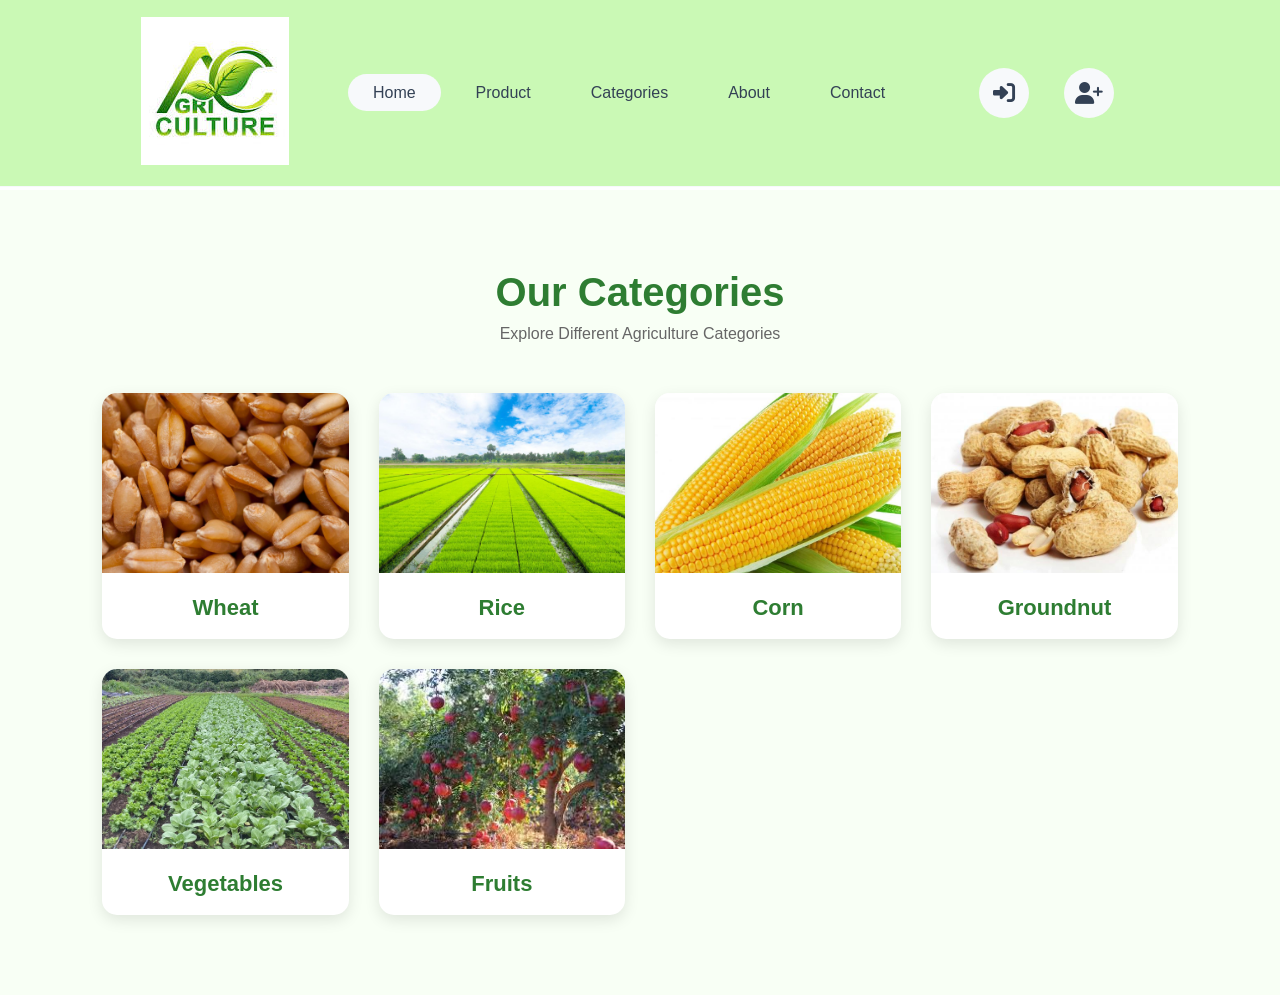
==== categories.html @ 3ce12756 "Add files via upload" ====
<!DOCTYPE html>
<html lang="en">
<head>
    <meta charset="UTF-8">
    <meta name="viewport" content="width=device-width, initial-scale=1.0">
    <link rel="stylesheet" href="https://cdnjs.cloudflare.com/ajax/libs/font-awesome/6.7.2/css/all.min.css">
    <link rel="stylesheet" href="style.css">   
 <link rel="preconnect" href="https://fonts.googleapis.com">
    <link rel="preconnect" href="https://fonts.gstatic.com " crossorigin>
   
    <title>Agriculture</title>
</head>
<body>
    <!-- header section -->
     <header class="header">
       <a href="#" class="logo"><img src="logo.jfif" alt="logo"></a>

       <ul class="navbar">
        <li><a href="index.html" class="active" >Home</a></li>
        <li><a href="product.html" >Product</a></li>
        <li><a href="categories.html" >Categories</a></li>
        <li><a href="#">About</a></li>
        <li><a href="contact.html">Contact</a></li>
            </ul>
    
            <div class="icon">
         <a href="#"><i class="fa-solid fa-right-to-bracket"></i></a> 
        <a href="#"><i class="fa-solid fa-user-plus"></i></a> 
        </div>
     </header>
     <section class="categories">

    <div class="heading">
        <h2>Our Categories</h2>
        <p>Explore Different Agriculture Categories</p>
    </div>

    <div class="category-container">

        <div class="category-card">
            <img src="wheat1.jfif" alt="Wheat">
            <h3>Wheat</h3>
        </div>

        <div class="category-card">
            <img src="rice1.jfif" alt="Rice">
            <h3>Rice</h3>
        </div>

        <div class="category-card">
            <img src="corn1.jfif" alt="Corn">
            <h3>Corn</h3>
        </div>

        <div class="category-card">
            <img src="groundnut1.jfif" alt="Groundnut">
            <h3>Groundnut</h3>
        </div>

        <div class="category-card">
            <img src="veg.jfif" alt="Vegetables">
            <h3>Vegetables</h3>
        </div>

        <div class="category-card">
            <img src="fruit.jfif" alt="Fruits">
            <h3>Fruits</h3>
        </div>

    </div>

</section>
</body>
</html>
---- style.css ----
*{
    padding: 0;
    margin: 0;
    box-sizing: border-box;
    font-family: 'Poppins',sans-serif;
    text-decoration: none;
    list-style: none;
}
:root{
    --bg-color:#ffffff;
    --text-color:#0f172a;
    --main-color:#6b7280;
    --other-color:#334155;
    --big-font:4.3rem;
    --h2-font:2.2rem;
    --p-font:1rem;

}
body{
    padding-top: 190px;

    color: var(--text-color);
    background:var(--bg-color);

}
header{
    position: fixed;
    right: 0;
    top: 0;
    width: 100%;
    z-index: 1000;
    display: flex;
    align-items: center;
    justify-content: space-between;
    background: #caf9b5;;
    padding: 17px 11%;
    border-bottom: 1px solid #f7f9fb;
    transition: all .45s ease;
}
.logo img{
    width:100%;
    height:auto;

}
.navbar{
    display: flex;
}
.navbar a{
    color: var(--other-color);
    font-size: var(--p-font);
    font-weight: 400;
    padding: 10px 25px;
    margin: 0 5px;
    background:transparent;
    border-radius: 30px;
    transition: all .45s ease;
}
.navbar a:hover{
    background:#f7f9fb ;
}
.navbar a.active{
 background:#f7f9fb ;
}
.icon{
    display: flex;
    align-items: center;
}
.icon i{
    height: 50px;
    width: 50px;
     background:#f7f9fb ;
     display: inline-flex;
     align-items: center;
     justify-content: center;
     border-radius: 50%;
     color  :var(--other-color);
     font-size: 22px;
     margin-right: 25px;
     margin-left: 10px;
     transition: all .45s ease;   
}
.icon i:hover{
    transform: scale(0.9);
}
.about{
    display: flex;
    align-items: center;
    justify-content: center;
    gap: 50px;
    padding: 80px 10%;
    background: #eaf7e6;
}

.about-img img{
    width: 500px;
    border-radius: 15px;
    box-shadow: 0 8px 20px rgba(0,0,0,0.2);
    transition: 0.4s;
     width: 100%;
    height: 400px;
    object-fit: cover;
    border-radius: 15px;
    transition: opacity 1s ease-in-out;
}

.about-img img:hover{
    transform: scale(1.05);
}

.about-content{
    max-width: 500px;
}

.about-content h2{
    font-size: 38px;
    color: #2e7d32;
    margin-bottom: 15px;
}

.about-content p{
    font-size: 17px;
    line-height: 1.8;
    color: #444;
    margin-bottom: 15px;
}

.btn{
    display: inline-block;
    padding: 12px 25px;
    background: #2e7d32;
    color: white;
    border-radius: 8px;
    text-decoration: none;
    transition: 0.3s;
}

.btn:hover{
    background: #1b5e20;
}
.featured-products{
    padding: 50px;
    text-align: center;
 background-color:rgb(195, 227, 208);
}
#ft{
    padding: 34px;
    color: #e27858;
}
.products{
    display: flex;
    gap: 20px;
    justify-content: center;
    flex-wrap: wrap;
    
}

.product-card{
    width: 280px;
    border: 1px solid #ddd;
    border-radius: 10px;
    overflow: hidden;
    box-shadow: 0px 2px 10px 3px rgb(122, 100, 248);
   }

.product-card img{
    width: 100%;
    height: 200px;
    object-fit: cover;
}

.product-card h3{
    margin: 10px 0;
}

.product-card p{
    padding: 0 15px;
}

.product-card a{
    display: inline-block;
    margin: 15px;
    padding: 10px 20px;
    background: green;
    color: white;
    text-decoration: none;
    border-radius: 5px;
}
.prise{
    display: inline;
    align-items: center;
    justify-content: space-between;
    color: #334155;
    border-radius: 5px;
    margin-top: 5px;
    margin-bottom: 10px;
}
.prise:hover{

    background-color: #ec5fbd;
    cursor: pointer;
    color: white;
    transition: all .45s ease;
    border: 2px solid rgb(145, 145, 97);
}
.categories{
    padding:80px 8%;
    background:#f8fff5;
}

.heading{
    text-align:center;
    margin-bottom:50px;
}

.heading h2{
    font-size:40px;
    color:#2e7d32;
}

.heading p{
    color:#666;
    margin-top:10px;
}

.category-container{
    display:grid;
    grid-template-columns:repeat(auto-fit,minmax(220px,1fr));
    gap:30px;
}

.category-card{
    background:#fff;
    border-radius:15px;
    overflow:hidden;
    box-shadow:0 5px 15px rgba(0,0,0,.1);
    transition:.4s;
    cursor:pointer;
}

.category-card:hover{
    transform:translateY(-10px);
    box-shadow:0 12px 25px rgba(0,0,0,.2);
}

.category-card img{
    width:100%;
    height:180px;
    object-fit:cover;
}

.category-card h3{
    text-align:center;
    padding:18px;
    color:#2e7d32;
    font-size:22px;
}
.contact{
    padding: 80px 10%;
    background: #e3e49b;
}
.contact-detail{
    padding: 10px;
}
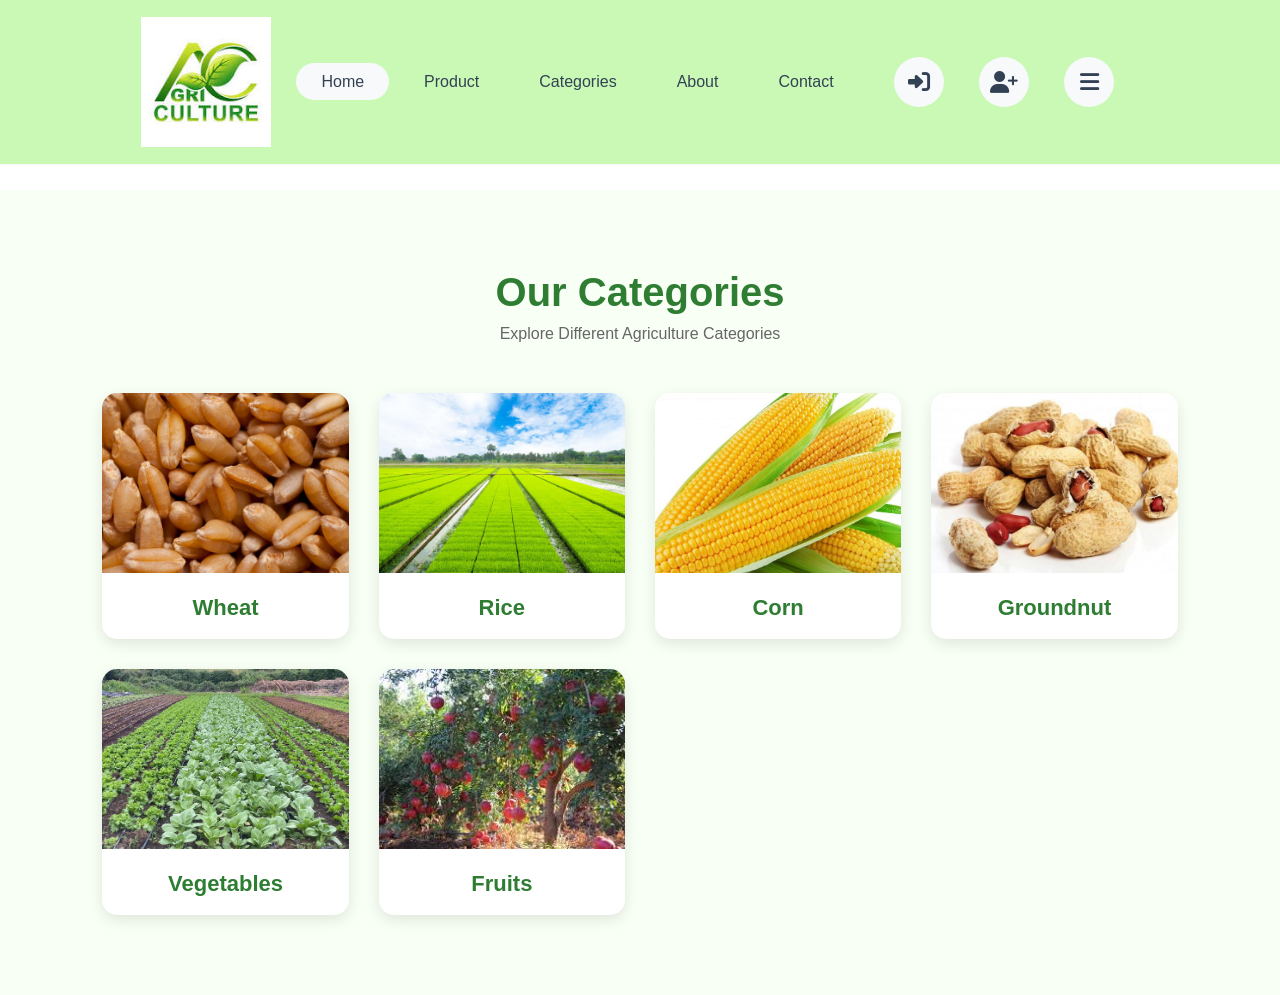
==== commit 6b7b1c59: "Fix HTML formatting and add menu icon" ====
--- a/categories.html
+++ b/categories.html
@@ -23,10 +23,11 @@
         <li><a href="contact.html">Contact</a></li>
             </ul>
     
-            <div class="icon">
-         <a href="#"><i class="fa-solid fa-right-to-bracket"></i></a> 
-        <a href="#"><i class="fa-solid fa-user-plus"></i></a> 
-        </div>
+    <div class="icon">
+     <a href="#"><i class="fa-solid fa-right-to-bracket"></i></a> 
+     <a href="#"><i class="fa-solid fa-user-plus"></i></a> 
+     <i class="fa-solid fa-bars" id="menu-icon"></i>
+   </div>
      </header>
      <section class="categories">
 
@@ -71,4 +72,4 @@
 
 </section>
 </body>
-</html>    +</html>    
--- a/style.css
+++ b/style.css
@@ -37,10 +37,14 @@
     border-bottom: 1px solid #f7f9fb;
     transition: all .45s ease;
 }
+.logo{
+    width: 100px;
+    flex-shrink: 0;
+}
 .logo img{
-    width:100%;
-    height:auto;
-
+    width: 100%;
+    height: auto;
+    display: block;
 }
 .navbar{
     display: flex;
@@ -260,4 +264,241 @@
 }
 .contact-detail{
     padding: 10px;
-}+}
+@media (max-width: 992px){
+    header{
+        padding: 15px 5%;
+    }
+    .navbar{
+        display: none; /* replace with toggle menu via JS */
+    }
+    body{
+        padding-top: 120px;
+    }
+}
+
+@media (max-width: 768px){
+    .about{
+        flex-direction: column;
+        padding: 50px 5%;
+        text-align: center;
+    }
+    .about-img img{
+        height: 250px;
+    }
+    .about-content{
+        max-width: 100%;
+    }
+    .products{
+        gap: 15px;
+    }
+    .product-card{
+        width: 90%;
+        max-width: 320px;
+    }
+    .contact{
+        padding: 50px 5%;
+    }
+}
+
+@media (max-width: 480px){
+    :root{
+        --big-font: 2rem;
+        --h2-font: 1.4rem;
+    }
+    .navbar a{
+        padding: 8px 15px;
+        margin: 0 2px;
+    }
+    .icon i{
+        height: 40px;
+        width: 40px;
+        margin-right: 10px;
+    }
+}
+@media (max-width: 768px){
+    header{
+        padding: 12px 5%;
+        flex-wrap: wrap;
+    }
+    .logo{
+        width: 100px;
+    }
+    .navbar{
+        width: 100%;
+        justify-content: center;
+        flex-wrap: wrap;
+        margin-top: 10px;
+    }
+    .navbar a{
+        padding: 8px 12px;
+        margin: 3px;
+        font-size: 14px;
+    }
+    .icon i{
+        height: 38px;
+        width: 38px;
+        margin-right: 8px;
+        margin-left: 5px;
+        font-size: 18px;
+    }
+    body{
+        padding-top: 220px; /* header do lines mein aane se height badh gayi */
+    }
+}
+
+@media (max-width: 480px){
+    header{
+        padding: 10px 4%;
+    }
+    .logo{
+        width: 80px;
+    }
+    .navbar a{
+        padding: 6px 10px;
+        font-size: 13px;
+        margin: 2px;
+    }
+    body{
+        padding-top: 240px;
+    }
+}
+/* logo ka size fix */
+.logo{
+    width: 130px;
+}
+.logo img{
+    width: 100%;
+    height: auto;
+    display: block;
+}
+
+/* hamburger button - desktop pe hidden */
+.menu-toggle{
+    display: none;
+    font-size: 26px;
+    color: #334155;
+    cursor: pointer;
+}
+
+@media (max-width: 992px){
+    .menu-toggle{
+        display: block;
+    }
+
+    .navbar{
+        position: fixed;
+        top: 90px;          /* header ki height ke hisaab se adjust karo */
+        left: 0;
+        width: 100%;
+        background: #caf9b5;
+        flex-direction: column;
+        align-items: center;
+        max-height: 0;
+        overflow: hidden;
+        transition: max-height .4s ease;
+    }
+
+    .navbar.active{
+        max-height: 400px;   /* menu open hone par height */
+    }
+
+    .navbar a{
+        display: block;
+        width: 100%;
+        text-align: center;
+        margin: 5px 0;
+    }
+
+    header{
+        padding: 12px 5%;
+        flex-wrap: nowrap;
+    }
+
+    body{
+        padding-top: 100px;
+    }
+}
+
+@media (max-width: 480px){
+    .logo{
+        width: 100px;
+    }
+    .icon i{
+        height: 36px;
+        width: 36px;
+        font-size: 16px;
+        margin-right: 8px;
+        margin-left: 5px;
+    }
+}
+.menu-toggle{
+    display: none;
+    font-size: 26px;
+    color: #334155;
+    cursor: pointer;
+}
+
+header{
+    flex-wrap: nowrap;
+}
+
+@media (max-width: 992px){
+    .menu-toggle{
+        display: block;
+    }
+
+    .navbar{
+        position: fixed;
+        top: 90px;
+        left: 0;
+        width: 100%;
+        background: #caf9b5;
+        flex-direction: column;
+        align-items: center;
+        max-height: 0;
+        overflow: hidden;
+        transition: max-height .4s ease;
+        z-index: 999;
+    }
+
+    .navbar.active{
+        max-height: 400px;
+    }
+
+    .navbar li{
+        width: 100%;
+        text-align: center;
+    }
+
+    .navbar a{
+        display: block;
+        width: 100%;
+        margin: 5px 0;
+    }
+
+    header{
+        padding: 12px 5%;
+    }
+
+    .logo{
+        width: 80px;
+    }
+
+    body{
+        padding-top: 100px;
+    }
+}
+
+@media (max-width: 480px){
+    .logo{
+        width: 65px;
+    }
+    .icon i{
+        height: 36px;
+        width: 36px;
+        font-size: 16px;
+        margin-right: 6px;
+        margin-left: 4px;
+    }
+}
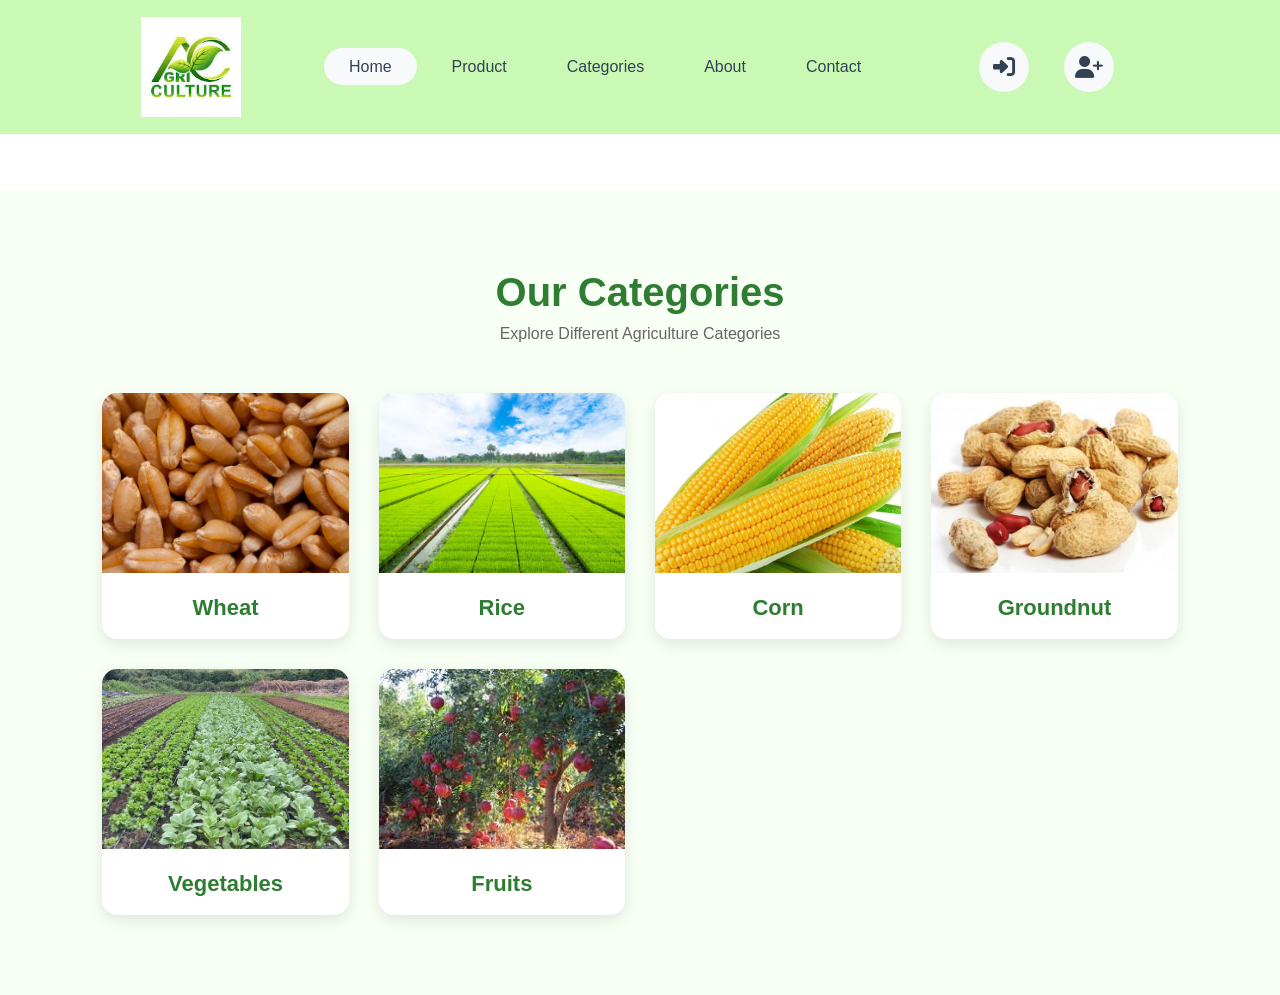
==== commit 797dc466: "Update categories.html" ====
--- a/categories.html
+++ b/categories.html
@@ -71,5 +71,7 @@
     </div>
 
 </section>
+    
+<script src="script.js"></script>    
 </body>
 </html>    
--- a/style.css
+++ b/style.css
@@ -14,14 +14,11 @@
     --big-font:4.3rem;
     --h2-font:2.2rem;
     --p-font:1rem;
-
 }
 body{
     padding-top: 190px;
-
     color: var(--text-color);
     background:var(--bg-color);
-
 }
 header{
     position: fixed;
@@ -32,7 +29,7 @@
     display: flex;
     align-items: center;
     justify-content: space-between;
-    background: #caf9b5;;
+    background: #caf9b5;
     padding: 17px 11%;
     border-bottom: 1px solid #f7f9fb;
     transition: all .45s ease;
@@ -60,10 +57,10 @@
     transition: all .45s ease;
 }
 .navbar a:hover{
-    background:#f7f9fb ;
+    background:#f7f9fb;
 }
 .navbar a.active{
- background:#f7f9fb ;
+    background:#f7f9fb;
 }
 .icon{
     display: flex;
@@ -72,20 +69,36 @@
 .icon i{
     height: 50px;
     width: 50px;
-     background:#f7f9fb ;
-     display: inline-flex;
-     align-items: center;
-     justify-content: center;
-     border-radius: 50%;
-     color  :var(--other-color);
-     font-size: 22px;
-     margin-right: 25px;
-     margin-left: 10px;
-     transition: all .45s ease;   
+    background:#f7f9fb;
+    display: inline-flex;
+    align-items: center;
+    justify-content: center;
+    border-radius: 50%;
+    color: var(--other-color);
+    font-size: 22px;
+    margin-right: 25px;
+    margin-left: 10px;
+    transition: all .45s ease;
 }
 .icon i:hover{
     transform: scale(0.9);
 }
+
+/* Hamburger icon - hidden on desktop */
+#menu-icon{
+    font-size: 26px;
+    cursor: pointer;
+    display: none;
+    color: var(--other-color);
+    background: #f7f9fb;
+    height: 45px;
+    width: 45px;
+    border-radius: 50%;
+    align-items: center;
+    justify-content: center;
+    margin-left: 10px;
+}
+
 .about{
     display: flex;
     align-items: center;
@@ -96,15 +109,12 @@
 }
 
 .about-img img{
-    width: 500px;
-    border-radius: 15px;
-    box-shadow: 0 8px 20px rgba(0,0,0,0.2);
-    transition: 0.4s;
-     width: 100%;
+    width: 100%;
     height: 400px;
     object-fit: cover;
     border-radius: 15px;
-    transition: opacity 1s ease-in-out;
+    box-shadow: 0 8px 20px rgba(0,0,0,0.2);
+    transition: transform 0.4s ease, opacity 1s ease-in-out;
 }
 
 .about-img img:hover{
@@ -141,10 +151,11 @@
 .btn:hover{
     background: #1b5e20;
 }
+
 .featured-products{
     padding: 50px;
     text-align: center;
- background-color:rgb(195, 227, 208);
+    background-color: rgb(195, 227, 208);
 }
 #ft{
     padding: 34px;
@@ -155,7 +166,6 @@
     gap: 20px;
     justify-content: center;
     flex-wrap: wrap;
-    
 }
 
 .product-card{
@@ -163,8 +173,13 @@
     border: 1px solid #ddd;
     border-radius: 10px;
     overflow: hidden;
-    box-shadow: 0px 2px 10px 3px rgb(122, 100, 248);
-   }
+    box-shadow: 0 2px 8px rgba(0, 0, 0, 0.08);
+    transition: box-shadow 0.3s ease, transform 0.3s ease;
+}
+.product-card:hover{
+    box-shadow: 0 6px 16px rgba(236, 72, 153, 0.15);
+    transform: translateY(-4px);
+}
 
 .product-card img{
     width: 100%;
@@ -191,21 +206,12 @@
 }
 .prise{
     display: inline;
-    align-items: center;
-    justify-content: space-between;
     color: #334155;
     border-radius: 5px;
     margin-top: 5px;
     margin-bottom: 10px;
 }
-.prise:hover{
-
-    background-color: #ec5fbd;
-    cursor: pointer;
-    color: white;
-    transition: all .45s ease;
-    border: 2px solid rgb(145, 145, 97);
-}
+
 .categories{
     padding:80px 8%;
     background:#f8fff5;
@@ -265,13 +271,45 @@
 .contact-detail{
     padding: 10px;
 }
+
+/* ================= RESPONSIVE ================= */
+
 @media (max-width: 992px){
     header{
         padding: 15px 5%;
     }
+
+    #menu-icon{
+        display: flex;
+    }
+
     .navbar{
-        display: none; /* replace with toggle menu via JS */
-    }
+        position: absolute;
+        top: 100%;
+        right: 5%;
+        width: 220px;
+        background: #caf9b5;
+        flex-direction: column;
+        align-items: stretch;
+        gap: 5px;
+        padding: 10px;
+        border-radius: 15px;
+        box-shadow: 0 8px 20px rgba(0,0,0,0.15);
+        display: none;
+    }
+
+    .navbar.active{
+        display: flex;
+    }
+
+    .navbar a{
+        padding: 12px 20px;
+        margin: 2px 0;
+        width: 100%;
+        text-align: center;
+        border-radius: 30px;
+    }
+
     body{
         padding-top: 120px;
     }
@@ -289,6 +327,9 @@
     .about-content{
         max-width: 100%;
     }
+    .about-content h2{
+        font-size: 28px;
+    }
     .products{
         gap: 15px;
     }
@@ -296,8 +337,18 @@
         width: 90%;
         max-width: 320px;
     }
+    .category-container{
+        grid-template-columns: repeat(auto-fit, minmax(160px, 1fr));
+        gap: 15px;
+    }
     .contact{
         padding: 50px 5%;
+    }
+    .icon i{
+        height: 40px;
+        width: 40px;
+        margin-right: 8px;
+        font-size: 18px;
     }
 }
 
@@ -306,199 +357,37 @@
         --big-font: 2rem;
         --h2-font: 1.4rem;
     }
-    .navbar a{
-        padding: 8px 15px;
-        margin: 0 2px;
-    }
-    .icon i{
-        height: 40px;
-        width: 40px;
-        margin-right: 10px;
-    }
-}
-@media (max-width: 768px){
-    header{
-        padding: 12px 5%;
-        flex-wrap: wrap;
-    }
     .logo{
-        width: 100px;
-    }
-    .navbar{
+        width: 70px;
+    }
+    .about-content h2{
+        font-size: 22px;
+    }
+    .about-content p{
+        font-size: 14px;
+    }
+    .product-card{
         width: 100%;
-        justify-content: center;
-        flex-wrap: wrap;
-        margin-top: 10px;
-    }
-    .navbar a{
-        padding: 8px 12px;
-        margin: 3px;
-        font-size: 14px;
-    }
-    .icon i{
-        height: 38px;
-        width: 38px;
-        margin-right: 8px;
-        margin-left: 5px;
-        font-size: 18px;
-    }
-    body{
-        padding-top: 220px; /* header do lines mein aane se height badh gayi */
-    }
-}
-
-@media (max-width: 480px){
-    header{
-        padding: 10px 4%;
-    }
-    .logo{
-        width: 80px;
-    }
-    .navbar a{
-        padding: 6px 10px;
-        font-size: 13px;
-        margin: 2px;
-    }
-    body{
-        padding-top: 240px;
-    }
-}
-/* logo ka size fix */
-.logo{
-    width: 130px;
-}
-.logo img{
-    width: 100%;
-    height: auto;
-    display: block;
-}
-
-/* hamburger button - desktop pe hidden */
-.menu-toggle{
-    display: none;
-    font-size: 26px;
-    color: #334155;
-    cursor: pointer;
-}
-
-@media (max-width: 992px){
-    .menu-toggle{
-        display: block;
-    }
-
-    .navbar{
-        position: fixed;
-        top: 90px;          /* header ki height ke hisaab se adjust karo */
-        left: 0;
-        width: 100%;
-        background: #caf9b5;
-        flex-direction: column;
-        align-items: center;
-        max-height: 0;
-        overflow: hidden;
-        transition: max-height .4s ease;
-    }
-
-    .navbar.active{
-        max-height: 400px;   /* menu open hone par height */
-    }
-
-    .navbar a{
-        display: block;
-        width: 100%;
-        text-align: center;
-        margin: 5px 0;
-    }
-
-    header{
-        padding: 12px 5%;
-        flex-wrap: nowrap;
-    }
-
-    body{
-        padding-top: 100px;
-    }
-}
-
-@media (max-width: 480px){
-    .logo{
-        width: 100px;
-    }
-    .icon i{
-        height: 36px;
-        width: 36px;
-        font-size: 16px;
-        margin-right: 8px;
-        margin-left: 5px;
-    }
-}
-.menu-toggle{
-    display: none;
-    font-size: 26px;
-    color: #334155;
-    cursor: pointer;
-}
-
-header{
-    flex-wrap: nowrap;
-}
-
-@media (max-width: 992px){
-    .menu-toggle{
-        display: block;
-    }
-
-    .navbar{
-        position: fixed;
-        top: 90px;
-        left: 0;
-        width: 100%;
-        background: #caf9b5;
-        flex-direction: column;
-        align-items: center;
-        max-height: 0;
-        overflow: hidden;
-        transition: max-height .4s ease;
-        z-index: 999;
-    }
-
-    .navbar.active{
-        max-height: 400px;
-    }
-
-    .navbar li{
-        width: 100%;
-        text-align: center;
-    }
-
-    .navbar a{
-        display: block;
-        width: 100%;
-        margin: 5px 0;
-    }
-
-    header{
-        padding: 12px 5%;
-    }
-
-    .logo{
-        width: 80px;
-    }
-
-    body{
-        padding-top: 100px;
-    }
-}
-
-@media (max-width: 480px){
-    .logo{
-        width: 65px;
+    }
+    .featured-products{
+        padding: 30px 15px;
+    }
+    #ft{
+        padding: 20px;
+        font-size: 24px;
+    }
+    .heading h2{
+        font-size: 26px;
     }
     .icon i{
         height: 36px;
         width: 36px;
         font-size: 16px;
         margin-right: 6px;
-        margin-left: 4px;
-    }
-}
+    }
+    #menu-icon{
+        height: 38px;
+        width: 38px;
+        font-size: 20px;
+    }
+}
